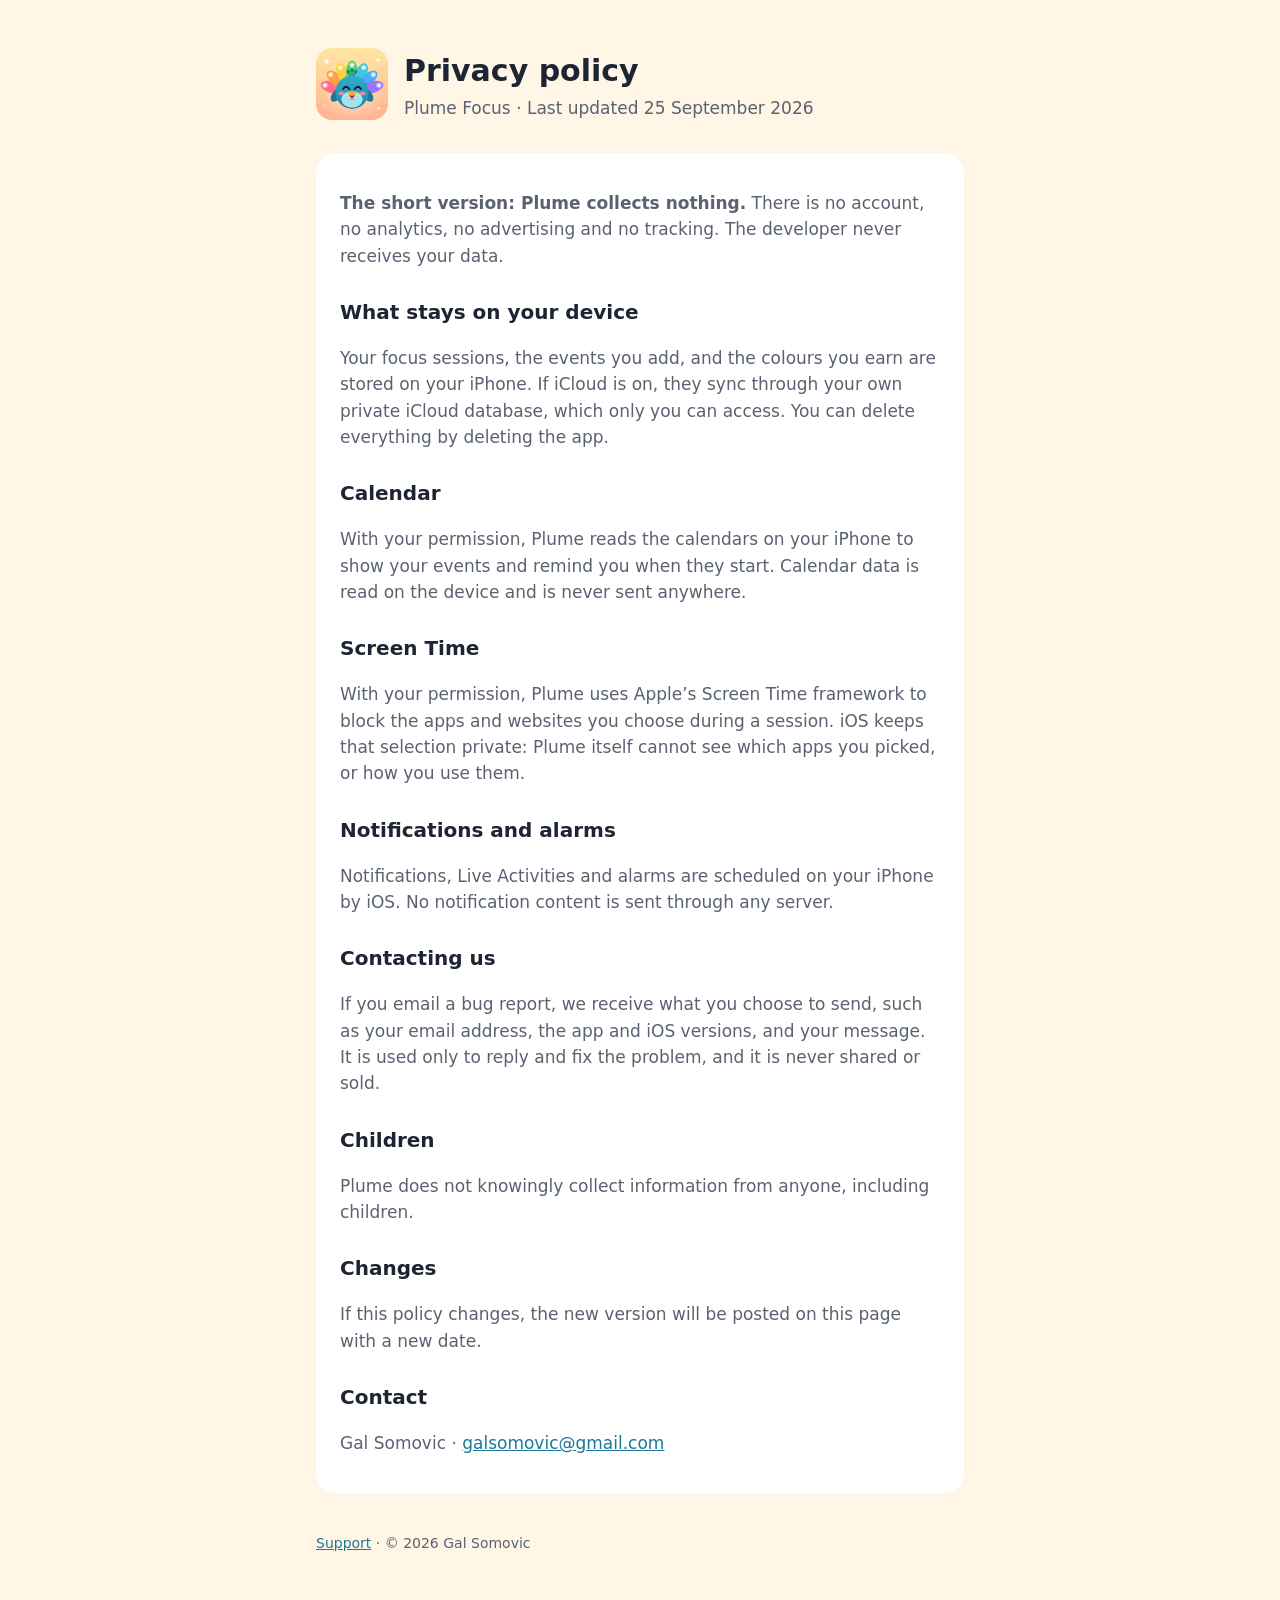
==== privacy.html @ c8817b71 "Plume Focus support and privacy pages Co-Authored-By: Claude Opus 5.5 <noreply@anthropic.com>" ====
<!doctype html>
<html lang="en"><head><meta charset="utf-8"><meta name="viewport" content="width=device-width, initial-scale=1">
<title>Plume Focus Privacy</title><link rel="stylesheet" href="style.css"><link rel="icon" href="icon.png"></head>
<body><main>
<header><img src="icon.png" alt=""><div><h1>Privacy policy</h1><p style="margin:0">Plume Focus · Last updated 25 September 2026</p></div></header>
<div class="card">
<p><strong>The short version: Plume collects nothing.</strong> There is no account, no analytics, no advertising and no tracking. The developer never receives your data.</p>
<h2>What stays on your device</h2>
<p>Your focus sessions, the events you add, and the colours you earn are stored on your iPhone. If iCloud is on, they sync through your own private iCloud database, which only you can access. You can delete everything by deleting the app.</p>
<h2>Calendar</h2>
<p>With your permission, Plume reads the calendars on your iPhone to show your events and remind you when they start. Calendar data is read on the device and is never sent anywhere.</p>
<h2>Screen Time</h2>
<p>With your permission, Plume uses Apple’s Screen Time framework to block the apps and websites you choose during a session. iOS keeps that selection private: Plume itself cannot see which apps you picked, or how you use them.</p>
<h2>Notifications and alarms</h2>
<p>Notifications, Live Activities and alarms are scheduled on your iPhone by iOS. No notification content is sent through any server.</p>
<h2>Contacting us</h2>
<p>If you email a bug report, we receive what you choose to send, such as your email address, the app and iOS versions, and your message. It is used only to reply and fix the problem, and it is never shared or sold.</p>
<h2>Children</h2>
<p>Plume does not knowingly collect information from anyone, including children.</p>
<h2>Changes</h2>
<p>If this policy changes, the new version will be posted on this page with a new date.</p>
<h2>Contact</h2>
<p>Gal Somovic · <a href="mailto:galsomovic@gmail.com">galsomovic@gmail.com</a></p>
</div>
<footer><a href="index.html">Support</a> · © 2026 Gal Somovic</footer>
</main></body></html>
---- style.css ----
:root { --bg: #FFF6E6; --ink: #1D2433; --muted: #5A6272; --card: #FFFFFF; --accent: #1B7898; }
@media (prefers-color-scheme: dark) { :root { --bg: #14171D; --ink: #F1F2F5; --muted: #A5ACB8; --card: #1E232B; --accent: #5BC2E0; } }
* { box-sizing: border-box; }
body { margin: 0; background: var(--bg); color: var(--ink); font: 17px/1.55 ui-rounded, -apple-system, system-ui, sans-serif; }
main { max-width: 680px; margin: 0 auto; padding: 48px 16px 64px; }
header { display: flex; align-items: center; gap: 16px; margin-bottom: 32px; }
header img { width: 72px; height: 72px; border-radius: 16px; }
h1 { margin: 0; font-size: 30px; } h2 { font-size: 20px; margin: 28px 0 8px; }
p, li { color: var(--muted); } a { color: var(--accent); }
.card { background: var(--card); border-radius: 20px; padding: 20px 24px; margin: 16px 0; }
footer { margin-top: 40px; font-size: 14px; color: var(--muted); }
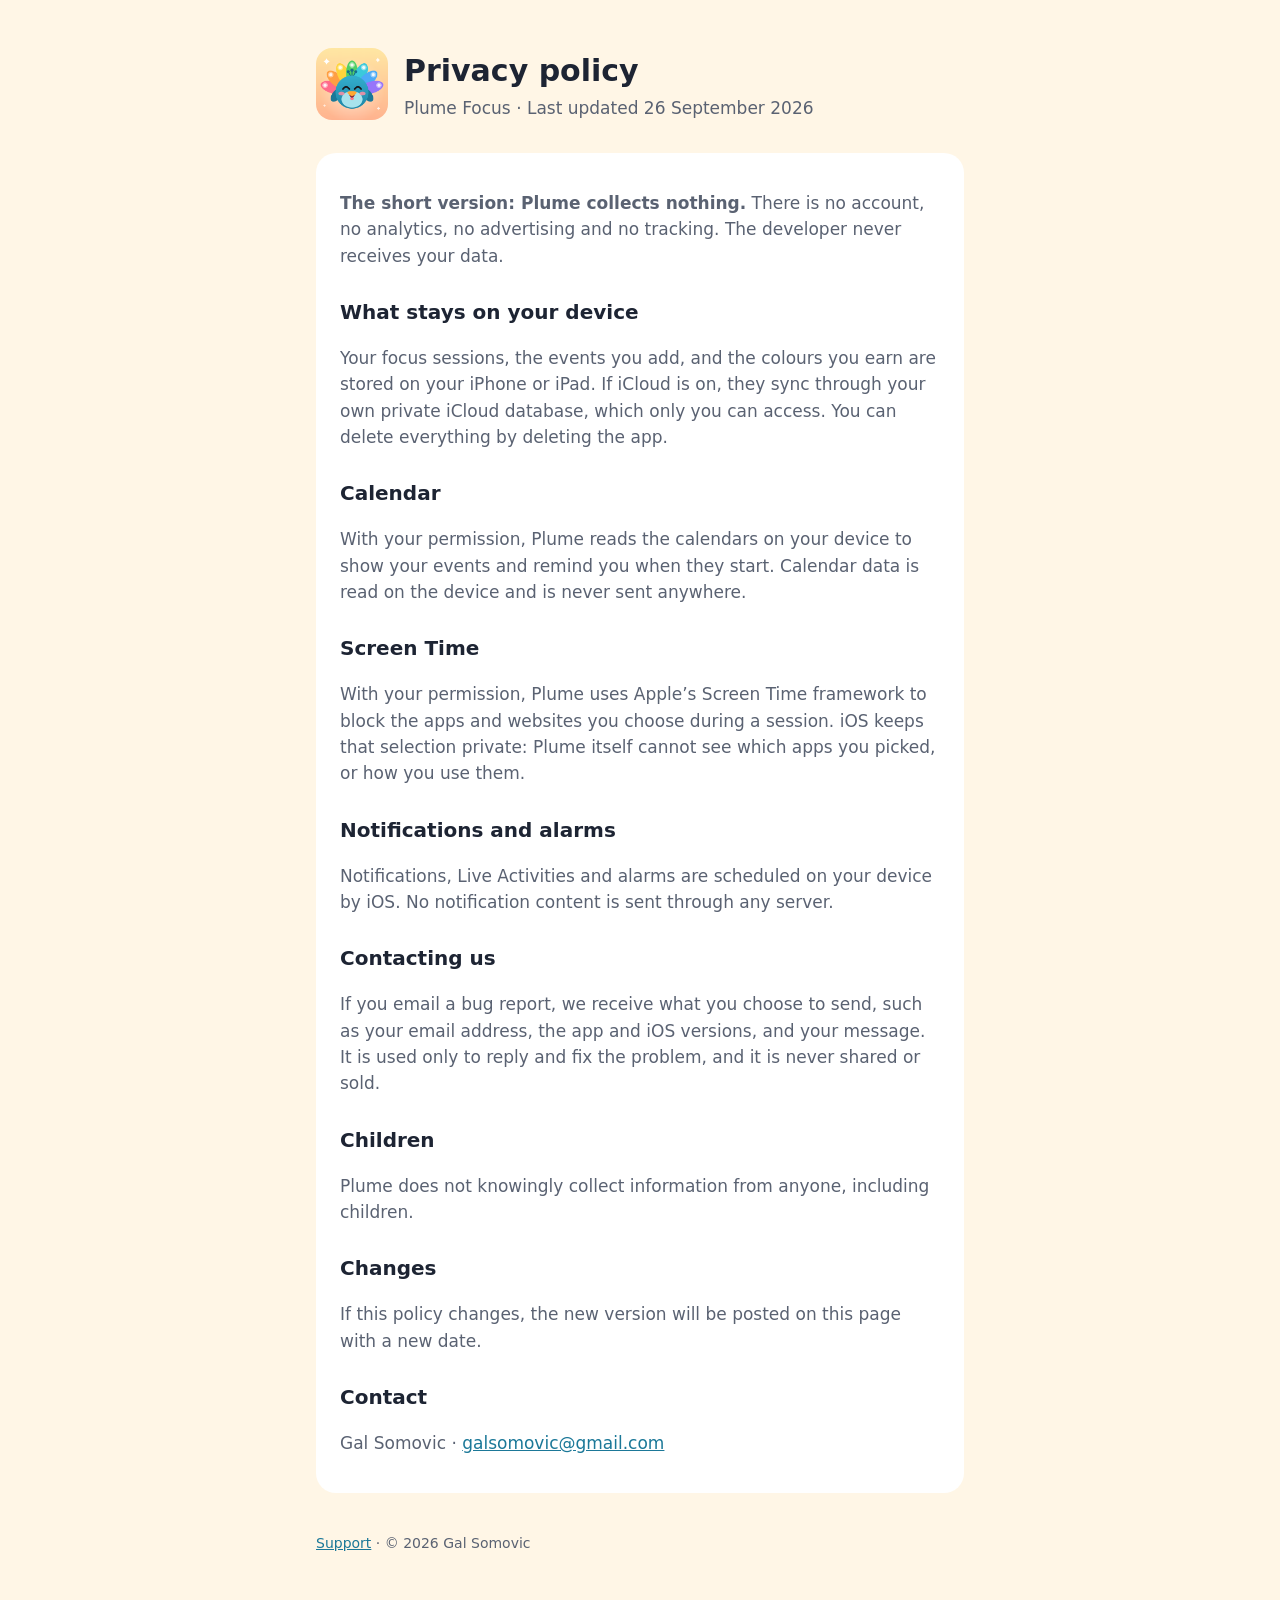
==== commit 7adbf30e: "Mention iPad; device-neutral wording Co-Authored-By: Claude Opus 5.5 <noreply@anthropic.com>" ====
--- a/privacy.html
+++ b/privacy.html
@@ -2,17 +2,17 @@
 <html lang="en"><head><meta charset="utf-8"><meta name="viewport" content="width=device-width, initial-scale=1">
 <title>Plume Focus Privacy</title><link rel="stylesheet" href="style.css"><link rel="icon" href="icon.png"></head>
 <body><main>
-<header><img src="icon.png" alt=""><div><h1>Privacy policy</h1><p style="margin:0">Plume Focus · Last updated 25 September 2026</p></div></header>
+<header><img src="icon.png" alt=""><div><h1>Privacy policy</h1><p style="margin:0">Plume Focus · Last updated 26 September 2026</p></div></header>
 <div class="card">
 <p><strong>The short version: Plume collects nothing.</strong> There is no account, no analytics, no advertising and no tracking. The developer never receives your data.</p>
 <h2>What stays on your device</h2>
-<p>Your focus sessions, the events you add, and the colours you earn are stored on your iPhone. If iCloud is on, they sync through your own private iCloud database, which only you can access. You can delete everything by deleting the app.</p>
+<p>Your focus sessions, the events you add, and the colours you earn are stored on your iPhone or iPad. If iCloud is on, they sync through your own private iCloud database, which only you can access. You can delete everything by deleting the app.</p>
 <h2>Calendar</h2>
-<p>With your permission, Plume reads the calendars on your iPhone to show your events and remind you when they start. Calendar data is read on the device and is never sent anywhere.</p>
+<p>With your permission, Plume reads the calendars on your device to show your events and remind you when they start. Calendar data is read on the device and is never sent anywhere.</p>
 <h2>Screen Time</h2>
 <p>With your permission, Plume uses Apple’s Screen Time framework to block the apps and websites you choose during a session. iOS keeps that selection private: Plume itself cannot see which apps you picked, or how you use them.</p>
 <h2>Notifications and alarms</h2>
-<p>Notifications, Live Activities and alarms are scheduled on your iPhone by iOS. No notification content is sent through any server.</p>
+<p>Notifications, Live Activities and alarms are scheduled on your device by iOS. No notification content is sent through any server.</p>
 <h2>Contacting us</h2>
 <p>If you email a bug report, we receive what you choose to send, such as your email address, the app and iOS versions, and your message. It is used only to reply and fix the problem, and it is never shared or sold.</p>
 <h2>Children</h2>
